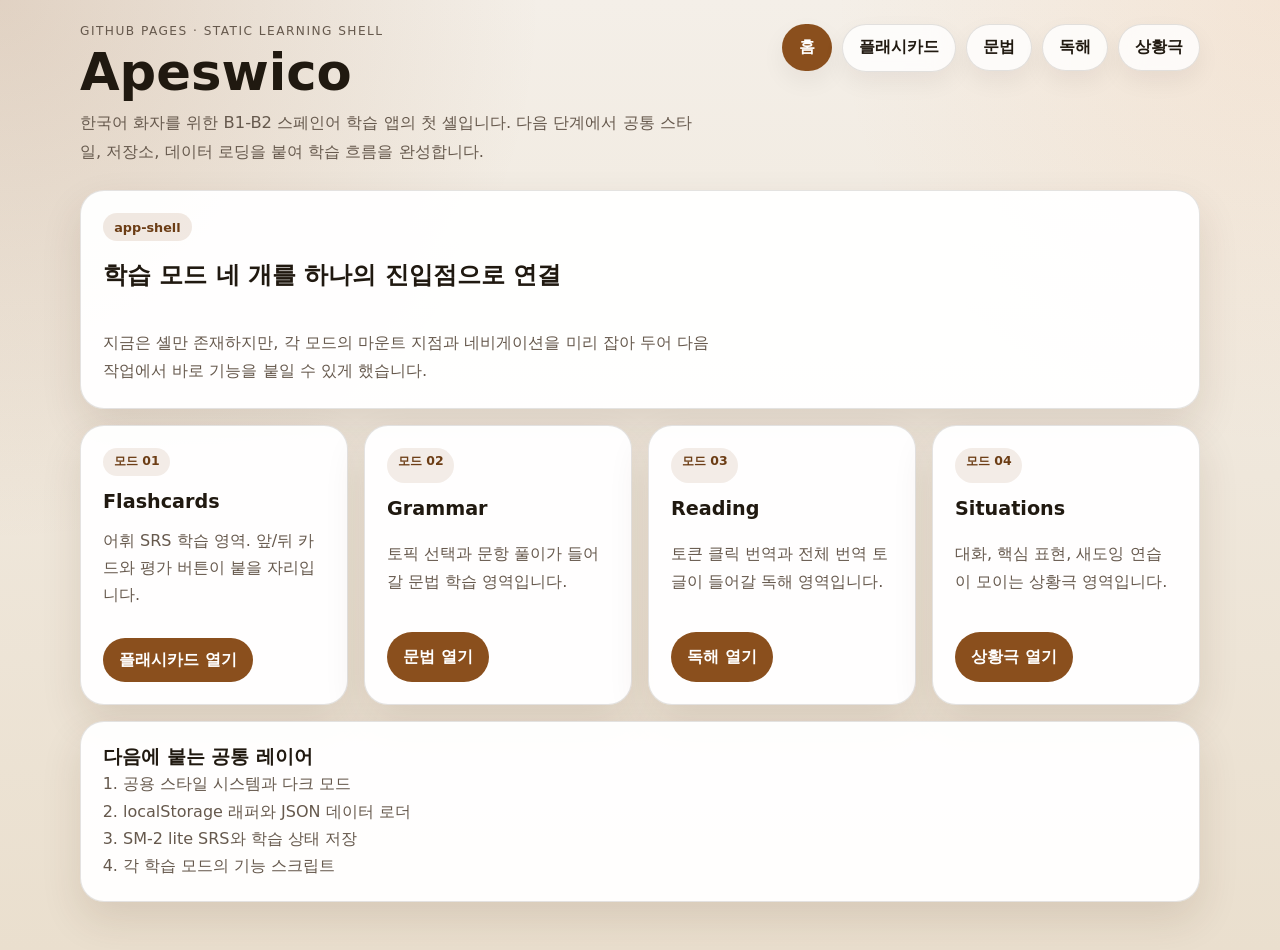
==== index.html @ 129c5989 "Ship a static Spanish learning app scaffold Build the first deployable Apeswico app as a no-build Gi" ====
<!doctype html>
<html lang="ko">
  <head>
    <meta charset="utf-8" />
    <meta name="viewport" content="width=device-width, initial-scale=1" />
    <title>Apeswico | 홈</title>
    <meta
      name="description"
      content="Korean-speaking B1-B2 learners를 위한 정적 스페인어 학습 앱 셸입니다."
    />
    <link rel="stylesheet" href="css/style.css" />
    <style>
      :root {
        color-scheme: light dark;
        --bg: #f4efe8;
        --bg-deep: #eadfce;
        --surface: rgba(255, 255, 255, 0.8);
        --surface-strong: rgba(255, 255, 255, 0.96);
        --text: #201910;
        --muted: #66594d;
        --accent: #8a4f1d;
        --accent-strong: #6c3d15;
        --border: rgba(32, 25, 16, 0.12);
        --shadow: 0 18px 40px rgba(72, 44, 18, 0.12);
      }

      @media (prefers-color-scheme: dark) {
        :root {
          --bg: #14110f;
          --bg-deep: #1d1714;
          --surface: rgba(32, 26, 22, 0.84);
          --surface-strong: rgba(40, 33, 28, 0.98);
          --text: #f5ece2;
          --muted: #c9b8aa;
          --accent: #ef9b54;
          --accent-strong: #ffb46f;
          --border: rgba(245, 236, 226, 0.12);
          --shadow: 0 18px 40px rgba(0, 0, 0, 0.34);
        }
      }

      * {
        box-sizing: border-box;
      }

      body {
        margin: 0;
        min-height: 100vh;
        font-family:
          system-ui,
          -apple-system,
          BlinkMacSystemFont,
          "Apple SD Gothic Neo",
          "Noto Sans KR",
          sans-serif;
        color: var(--text);
        background:
          radial-gradient(circle at top left, rgba(138, 79, 29, 0.18), transparent 34%),
          radial-gradient(circle at top right, rgba(239, 155, 84, 0.12), transparent 28%),
          linear-gradient(180deg, var(--bg), var(--bg-deep));
      }

      a {
        color: inherit;
        text-decoration: none;
      }

      .page {
        width: min(1120px, calc(100% - 32px));
        margin: 0 auto;
        padding: 24px 0 48px;
      }

      .masthead {
        display: grid;
        gap: 20px;
        grid-template-columns: 1.3fr 1fr;
        align-items: start;
        margin-bottom: 24px;
      }

      .eyebrow {
        margin: 0 0 10px;
        letter-spacing: 0.12em;
        text-transform: uppercase;
        font-size: 0.76rem;
        color: var(--muted);
      }

      h1,
      h2,
      h3,
      p {
        margin-top: 0;
      }

      h1 {
        margin-bottom: 12px;
        font-size: clamp(2.2rem, 4vw, 4rem);
        line-height: 0.96;
      }

      .lede {
        max-width: 60ch;
        margin-bottom: 0;
        font-size: 1.02rem;
        line-height: 1.75;
        color: var(--muted);
      }

      .nav {
        display: flex;
        flex-wrap: wrap;
        justify-content: flex-end;
        gap: 10px;
      }

      .nav a {
        padding: 0.76rem 1rem;
        border: 1px solid var(--border);
        border-radius: 999px;
        background: var(--surface);
        backdrop-filter: blur(12px);
        box-shadow: 0 10px 24px rgba(32, 25, 16, 0.06);
        font-weight: 650;
      }

      .nav a[aria-current="page"] {
        background: var(--accent);
        border-color: transparent;
        color: white;
      }

      .grid {
        display: grid;
        grid-template-columns: repeat(4, minmax(0, 1fr));
        gap: 16px;
      }

      .card {
        border: 1px solid var(--border);
        border-radius: 24px;
        background: var(--surface-strong);
        padding: 22px;
        box-shadow: var(--shadow);
      }

      .hero {
        grid-column: 1 / -1;
        display: grid;
        gap: 18px;
      }

      .hero .tag {
        display: inline-flex;
        width: fit-content;
        padding: 0.4rem 0.7rem;
        border-radius: 999px;
        background: rgba(138, 79, 29, 0.12);
        color: var(--accent-strong);
        font-size: 0.8rem;
        font-weight: 700;
      }

      .mode-grid {
        grid-column: 1 / -1;
        display: grid;
        grid-template-columns: repeat(4, minmax(0, 1fr));
        gap: 16px;
      }

      .mode-card {
        display: grid;
        gap: 14px;
      }

      .mode-card p,
      .support-card p,
      .support-card li {
        line-height: 1.7;
        color: var(--muted);
      }

      .mode-card h2,
      .support-card h2 {
        margin-bottom: 0;
        font-size: 1.2rem;
      }

      .chip {
        display: inline-flex;
        width: fit-content;
        padding: 0.34rem 0.68rem;
        border-radius: 999px;
        background: rgba(138, 79, 29, 0.1);
        color: var(--accent-strong);
        font-size: 0.78rem;
        font-weight: 700;
      }

      .link {
        display: inline-flex;
        align-items: center;
        gap: 0.4rem;
        width: fit-content;
        padding: 0.72rem 1rem;
        border-radius: 999px;
        background: var(--accent);
        color: white;
        font-weight: 700;
      }

      .support-card {
        grid-column: 1 / -1;
      }

      .support-card ol {
        margin: 0;
        padding-left: 1.25rem;
      }

      @media (max-width: 980px) {
        .masthead,
        .mode-grid {
          grid-template-columns: 1fr;
        }

        .nav {
          justify-content: flex-start;
        }
      }

      @media (max-width: 720px) {
        .page {
          width: min(100% - 20px, 1120px);
          padding-top: 14px;
        }

        .card {
          border-radius: 20px;
          padding: 18px;
        }

        h1 {
          font-size: clamp(1.9rem, 12vw, 3rem);
        }
      }
    </style>
  </head>
  <body>
    <div class="page">
      <header class="masthead">
        <div>
          <p class="eyebrow">GitHub Pages · Static learning shell</p>
          <h1>Apeswico</h1>
          <p class="lede">
            한국어 화자를 위한 B1-B2 스페인어 학습 앱의 첫 셸입니다.
            다음 단계에서 공통 스타일, 저장소, 데이터 로딩을 붙여 학습
            흐름을 완성합니다.
          </p>
        </div>
        <nav class="nav" aria-label="주요 모드">
          <a href="index.html" aria-current="page">홈</a>
          <a href="flashcards.html">플래시카드</a>
          <a href="grammar.html">문법</a>
          <a href="reading.html">독해</a>
          <a href="situations.html">상황극</a>
        </nav>
      </header>

      <main class="grid" id="home-shell">
        <section class="card hero" aria-labelledby="home-hero-title">
          <span class="tag">app-shell</span>
          <h2 id="home-hero-title">학습 모드 네 개를 하나의 진입점으로 연결</h2>
          <p class="lede">
            지금은 셸만 존재하지만, 각 모드의 마운트 지점과 네비게이션을 미리
            잡아 두어 다음 작업에서 바로 기능을 붙일 수 있게 했습니다.
          </p>
        </section>

        <section class="mode-grid" aria-label="학습 모드">
          <article class="card mode-card">
            <span class="chip">모드 01</span>
            <h2>Flashcards</h2>
            <p>어휘 SRS 학습 영역. 앞/뒤 카드와 평가 버튼이 붙을 자리입니다.</p>
            <a class="link" href="flashcards.html">플래시카드 열기</a>
          </article>
          <article class="card mode-card">
            <span class="chip">모드 02</span>
            <h2>Grammar</h2>
            <p>토픽 선택과 문항 풀이가 들어갈 문법 학습 영역입니다.</p>
            <a class="link" href="grammar.html">문법 열기</a>
          </article>
          <article class="card mode-card">
            <span class="chip">모드 03</span>
            <h2>Reading</h2>
            <p>토큰 클릭 번역과 전체 번역 토글이 들어갈 독해 영역입니다.</p>
            <a class="link" href="reading.html">독해 열기</a>
          </article>
          <article class="card mode-card">
            <span class="chip">모드 04</span>
            <h2>Situations</h2>
            <p>대화, 핵심 표현, 새도잉 연습이 모이는 상황극 영역입니다.</p>
            <a class="link" href="situations.html">상황극 열기</a>
          </article>
        </section>

        <section class="card support-card">
          <h2>다음에 붙는 공통 레이어</h2>
          <ol>
            <li>공용 스타일 시스템과 다크 모드</li>
            <li>localStorage 래퍼와 JSON 데이터 로더</li>
            <li>SM-2 lite SRS와 학습 상태 저장</li>
            <li>각 학습 모드의 기능 스크립트</li>
          </ol>
        </section>
      </main>
    </div>
  </body>
</html>
---- css/style.css ----
:root {
  color-scheme: light dark;
  --bg: #f4efe8;
  --bg-deep: #eadfce;
  --surface: rgba(255, 255, 255, 0.8);
  --surface-strong: rgba(255, 255, 255, 0.96);
  --text: #201910;
  --muted: #66594d;
  --accent: #8a4f1d;
  --accent-strong: #6c3d15;
  --border: rgba(32, 25, 16, 0.12);
  --shadow: 0 18px 40px rgba(72, 44, 18, 0.12);
}

@media (prefers-color-scheme: dark) {
  :root {
    --bg: #14110f;
    --bg-deep: #1d1714;
    --surface: rgba(32, 26, 22, 0.84);
    --surface-strong: rgba(40, 33, 28, 0.98);
    --text: #f5ece2;
    --muted: #c9b8aa;
    --accent: #ef9b54;
    --accent-strong: #ffb46f;
    --border: rgba(245, 236, 226, 0.12);
    --shadow: 0 18px 40px rgba(0, 0, 0, 0.34);
  }
}

* {
  box-sizing: border-box;
}

body {
  margin: 0;
  min-height: 100vh;
  font-family:
    system-ui,
    -apple-system,
    BlinkMacSystemFont,
    "Apple SD Gothic Neo",
    "Noto Sans KR",
    sans-serif;
  color: var(--text);
  background:
    radial-gradient(circle at top left, rgba(138, 79, 29, 0.18), transparent 34%),
    radial-gradient(circle at top right, rgba(239, 155, 84, 0.12), transparent 28%),
    linear-gradient(180deg, var(--bg), var(--bg-deep));
}

a {
  color: inherit;
  text-decoration: none;
}

.page {
  width: min(1120px, calc(100% - 32px));
  margin: 0 auto;
  padding: 24px 0 48px;
}

.masthead {
  display: grid;
  gap: 20px;
  grid-template-columns: 1.3fr 1fr;
  align-items: start;
  margin-bottom: 24px;
}

.eyebrow {
  margin: 0 0 10px;
  letter-spacing: 0.12em;
  text-transform: uppercase;
  font-size: 0.76rem;
  color: var(--muted);
}

h1,
h2,
h3,
p {
  margin-top: 0;
}

h1 {
  margin-bottom: 12px;
  font-size: clamp(2.2rem, 4vw, 4rem);
  line-height: 0.96;
}

.lede {
  max-width: 60ch;
  margin-bottom: 0;
  font-size: 1.02rem;
  line-height: 1.75;
  color: var(--muted);
}

.nav {
  display: flex;
  flex-wrap: wrap;
  justify-content: flex-end;
  gap: 10px;
}

.nav a {
  padding: 0.76rem 1rem;
  border: 1px solid var(--border);
  border-radius: 999px;
  background: var(--surface);
  backdrop-filter: blur(12px);
  box-shadow: 0 10px 24px rgba(32, 25, 16, 0.06);
  font-weight: 650;
}

.nav a[aria-current="page"] {
  background: var(--accent);
  border-color: transparent;
  color: white;
}

.stack {
  display: grid;
  gap: 16px;
}

.grid {
  display: grid;
  gap: 16px;
}

.card {
  border: 1px solid var(--border);
  border-radius: 24px;
  background: var(--surface-strong);
  padding: 22px;
  box-shadow: var(--shadow);
}

.hero {
  grid-column: 1 / -1;
  display: grid;
  gap: 18px;
}

.hero .tag {
  display: inline-flex;
  width: fit-content;
  padding: 0.4rem 0.7rem;
  border-radius: 999px;
  background: rgba(138, 79, 29, 0.12);
  color: var(--accent-strong);
  font-size: 0.8rem;
  font-weight: 700;
}

.mode-grid {
  grid-column: 1 / -1;
  display: grid;
  grid-template-columns: repeat(4, minmax(0, 1fr));
  gap: 16px;
}

.mode-card {
  display: grid;
  gap: 14px;
}

.mode-card p,
.support-card p,
.support-card li {
  line-height: 1.7;
  color: var(--muted);
}

.mode-card h2,
.support-card h2 {
  margin-bottom: 0;
  font-size: 1.2rem;
}

.chip {
  display: inline-flex;
  width: fit-content;
  padding: 0.34rem 0.68rem;
  border-radius: 999px;
  background: rgba(138, 79, 29, 0.1);
  color: var(--accent-strong);
  font-size: 0.78rem;
  font-weight: 700;
}

.link {
  display: inline-flex;
  align-items: center;
  gap: 0.4rem;
  width: fit-content;
  padding: 0.72rem 1rem;
  border-radius: 999px;
  background: var(--accent);
  border: none;
  color: white;
  font-weight: 700;
  cursor: pointer;
  appearance: none;
  font: inherit;
}

.support-card {
  grid-column: 1 / -1;
}

.support-card ol {
  margin: 0;
  padding-left: 1.25rem;
}

.mount {
  display: grid;
  gap: 12px;
}

.placeholder {
  display: grid;
  place-items: center;
  min-height: 220px;
  border: 1px dashed rgba(138, 79, 29, 0.3);
  border-radius: 20px;
  color: var(--muted);
  text-align: center;
  padding: 20px;
}

.topic-button {
  display: grid;
  gap: 4px;
  width: 100%;
  padding: 0.95rem 1rem;
  border: 1px solid var(--border);
  border-radius: 18px;
  background: var(--surface);
  color: var(--text);
  box-shadow: 0 10px 24px rgba(32, 25, 16, 0.06);
  text-align: left;
  font: inherit;
  cursor: pointer;
  appearance: none;
}

.topic-button strong,
.topic-button span,
.topic-button small {
  display: block;
}

.topic-button span,
.topic-button small {
  color: var(--muted);
}

.topic-button[aria-current="page"],
.topic-button[aria-current="true"] {
  background: rgba(138, 79, 29, 0.14);
  border-color: rgba(138, 79, 29, 0.32);
}

@media (max-width: 980px) {
  .masthead,
  .mode-grid {
    grid-template-columns: 1fr;
  }

  .nav {
    justify-content: flex-start;
  }
}

@media (max-width: 720px) {
  .page {
    width: min(100% - 20px, 1120px);
    padding-top: 14px;
  }

  .card {
    border-radius: 20px;
    padding: 18px;
  }

  h1 {
    font-size: clamp(1.9rem, 12vw, 3rem);
  }
}
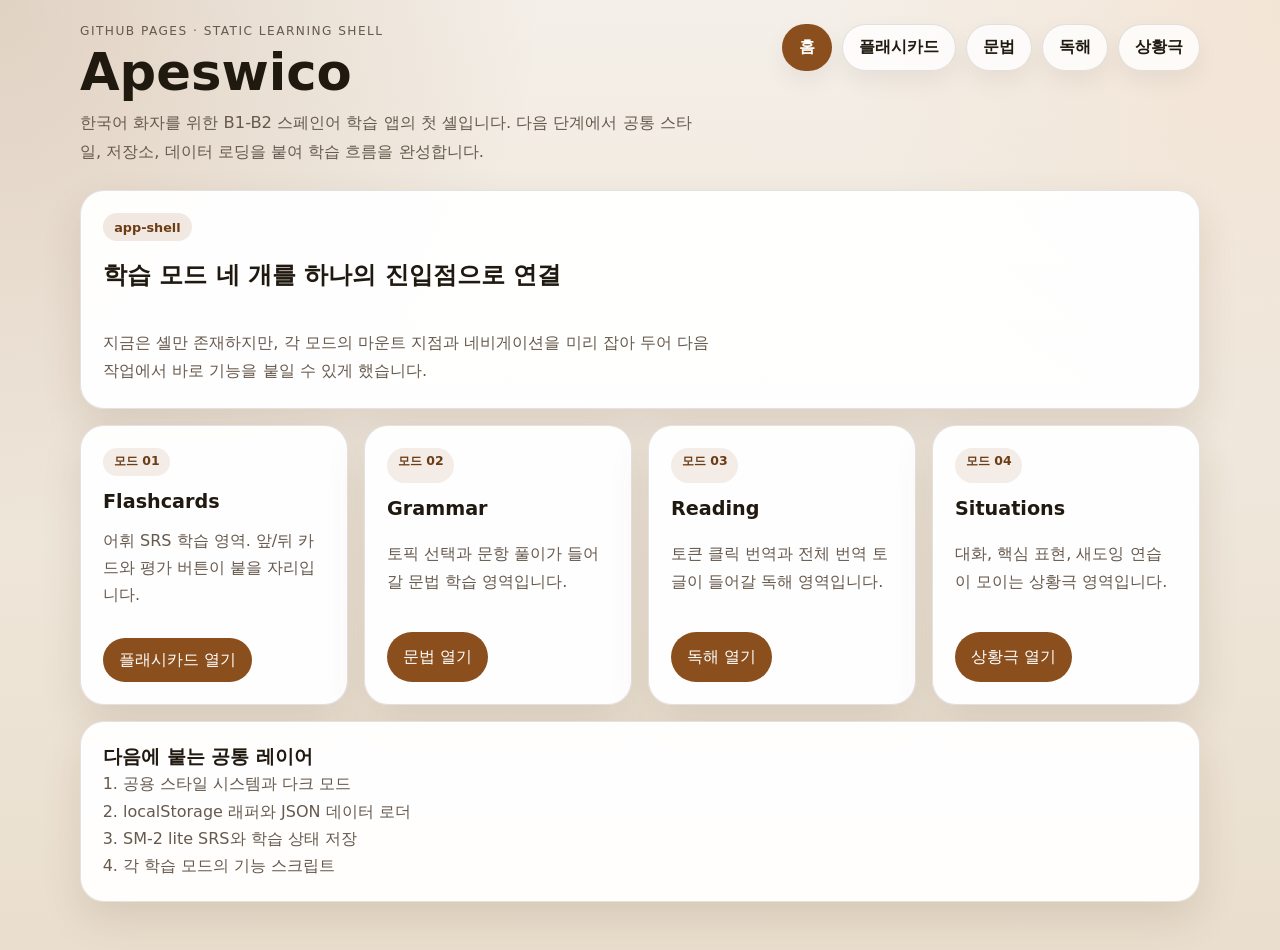
==== commit d640b694: "Make mobile lessons use the viewport fully Mobile learners were losing usable width because rendered" ====
--- a/index.html
+++ b/index.html
@@ -9,243 +9,6 @@
       content="Korean-speaking B1-B2 learners를 위한 정적 스페인어 학습 앱 셸입니다."
     />
     <link rel="stylesheet" href="css/style.css" />
-    <style>
-      :root {
-        color-scheme: light dark;
-        --bg: #f4efe8;
-        --bg-deep: #eadfce;
-        --surface: rgba(255, 255, 255, 0.8);
-        --surface-strong: rgba(255, 255, 255, 0.96);
-        --text: #201910;
-        --muted: #66594d;
-        --accent: #8a4f1d;
-        --accent-strong: #6c3d15;
-        --border: rgba(32, 25, 16, 0.12);
-        --shadow: 0 18px 40px rgba(72, 44, 18, 0.12);
-      }
-
-      @media (prefers-color-scheme: dark) {
-        :root {
-          --bg: #14110f;
-          --bg-deep: #1d1714;
-          --surface: rgba(32, 26, 22, 0.84);
-          --surface-strong: rgba(40, 33, 28, 0.98);
-          --text: #f5ece2;
-          --muted: #c9b8aa;
-          --accent: #ef9b54;
-          --accent-strong: #ffb46f;
-          --border: rgba(245, 236, 226, 0.12);
-          --shadow: 0 18px 40px rgba(0, 0, 0, 0.34);
-        }
-      }
-
-      * {
-        box-sizing: border-box;
-      }
-
-      body {
-        margin: 0;
-        min-height: 100vh;
-        font-family:
-          system-ui,
-          -apple-system,
-          BlinkMacSystemFont,
-          "Apple SD Gothic Neo",
-          "Noto Sans KR",
-          sans-serif;
-        color: var(--text);
-        background:
-          radial-gradient(circle at top left, rgba(138, 79, 29, 0.18), transparent 34%),
-          radial-gradient(circle at top right, rgba(239, 155, 84, 0.12), transparent 28%),
-          linear-gradient(180deg, var(--bg), var(--bg-deep));
-      }
-
-      a {
-        color: inherit;
-        text-decoration: none;
-      }
-
-      .page {
-        width: min(1120px, calc(100% - 32px));
-        margin: 0 auto;
-        padding: 24px 0 48px;
-      }
-
-      .masthead {
-        display: grid;
-        gap: 20px;
-        grid-template-columns: 1.3fr 1fr;
-        align-items: start;
-        margin-bottom: 24px;
-      }
-
-      .eyebrow {
-        margin: 0 0 10px;
-        letter-spacing: 0.12em;
-        text-transform: uppercase;
-        font-size: 0.76rem;
-        color: var(--muted);
-      }
-
-      h1,
-      h2,
-      h3,
-      p {
-        margin-top: 0;
-      }
-
-      h1 {
-        margin-bottom: 12px;
-        font-size: clamp(2.2rem, 4vw, 4rem);
-        line-height: 0.96;
-      }
-
-      .lede {
-        max-width: 60ch;
-        margin-bottom: 0;
-        font-size: 1.02rem;
-        line-height: 1.75;
-        color: var(--muted);
-      }
-
-      .nav {
-        display: flex;
-        flex-wrap: wrap;
-        justify-content: flex-end;
-        gap: 10px;
-      }
-
-      .nav a {
-        padding: 0.76rem 1rem;
-        border: 1px solid var(--border);
-        border-radius: 999px;
-        background: var(--surface);
-        backdrop-filter: blur(12px);
-        box-shadow: 0 10px 24px rgba(32, 25, 16, 0.06);
-        font-weight: 650;
-      }
-
-      .nav a[aria-current="page"] {
-        background: var(--accent);
-        border-color: transparent;
-        color: white;
-      }
-
-      .grid {
-        display: grid;
-        grid-template-columns: repeat(4, minmax(0, 1fr));
-        gap: 16px;
-      }
-
-      .card {
-        border: 1px solid var(--border);
-        border-radius: 24px;
-        background: var(--surface-strong);
-        padding: 22px;
-        box-shadow: var(--shadow);
-      }
-
-      .hero {
-        grid-column: 1 / -1;
-        display: grid;
-        gap: 18px;
-      }
-
-      .hero .tag {
-        display: inline-flex;
-        width: fit-content;
-        padding: 0.4rem 0.7rem;
-        border-radius: 999px;
-        background: rgba(138, 79, 29, 0.12);
-        color: var(--accent-strong);
-        font-size: 0.8rem;
-        font-weight: 700;
-      }
-
-      .mode-grid {
-        grid-column: 1 / -1;
-        display: grid;
-        grid-template-columns: repeat(4, minmax(0, 1fr));
-        gap: 16px;
-      }
-
-      .mode-card {
-        display: grid;
-        gap: 14px;
-      }
-
-      .mode-card p,
-      .support-card p,
-      .support-card li {
-        line-height: 1.7;
-        color: var(--muted);
-      }
-
-      .mode-card h2,
-      .support-card h2 {
-        margin-bottom: 0;
-        font-size: 1.2rem;
-      }
-
-      .chip {
-        display: inline-flex;
-        width: fit-content;
-        padding: 0.34rem 0.68rem;
-        border-radius: 999px;
-        background: rgba(138, 79, 29, 0.1);
-        color: var(--accent-strong);
-        font-size: 0.78rem;
-        font-weight: 700;
-      }
-
-      .link {
-        display: inline-flex;
-        align-items: center;
-        gap: 0.4rem;
-        width: fit-content;
-        padding: 0.72rem 1rem;
-        border-radius: 999px;
-        background: var(--accent);
-        color: white;
-        font-weight: 700;
-      }
-
-      .support-card {
-        grid-column: 1 / -1;
-      }
-
-      .support-card ol {
-        margin: 0;
-        padding-left: 1.25rem;
-      }
-
-      @media (max-width: 980px) {
-        .masthead,
-        .mode-grid {
-          grid-template-columns: 1fr;
-        }
-
-        .nav {
-          justify-content: flex-start;
-        }
-      }
-
-      @media (max-width: 720px) {
-        .page {
-          width: min(100% - 20px, 1120px);
-          padding-top: 14px;
-        }
-
-        .card {
-          border-radius: 20px;
-          padding: 18px;
-        }
-
-        h1 {
-          font-size: clamp(1.9rem, 12vw, 3rem);
-        }
-      }
-    </style>
   </head>
   <body>
     <div class="page">
--- a/css/style.css
+++ b/css/style.css
@@ -157,7 +157,7 @@
 .mode-grid {
   grid-column: 1 / -1;
   display: grid;
-  grid-template-columns: repeat(4, minmax(0, 1fr));
+  grid-template-columns: repeat(auto-fit, minmax(min(100%, 240px), 1fr));
   gap: 16px;
 }
 
@@ -264,9 +264,162 @@
   border-color: rgba(138, 79, 29, 0.32);
 }
 
+.split-layout {
+  display: grid;
+  grid-template-columns: minmax(240px, 280px) 1fr;
+  gap: 16px;
+  align-items: start;
+}
+
+.split-layout__sidebar {
+  display: grid;
+  gap: 12px;
+}
+
+.split-layout__sidebar-list {
+  display: grid;
+  gap: 10px;
+}
+
+.button-row,
+.action-row,
+.grade-row {
+  display: flex;
+  flex-wrap: wrap;
+  gap: 10px;
+}
+
+.action-row {
+  margin-top: 14px;
+}
+
+.grade-row {
+  margin-top: 18px;
+}
+
+.grade-btn--again {
+  background: #b94a3a;
+}
+
+.grade-btn--hard {
+  background: #8f5c2e;
+}
+
+.grade-btn--good {
+  background: #4f7f4d;
+}
+
+.grade-btn--easy {
+  background: #315f88;
+}
+
+.tinted-card--green {
+  background: rgba(72, 140, 90, 0.08);
+}
+
+.tinted-card--green-strong {
+  background: rgba(72, 140, 90, 0.12);
+}
+
+.tinted-card--orange {
+  background: rgba(138, 79, 29, 0.08);
+}
+
+.tinted-card--orange-soft {
+  background: rgba(138, 79, 29, 0.06);
+}
+
+.tinted-card--orange-strong {
+  background: rgba(138, 79, 29, 0.12);
+}
+
+.tinted-card--red {
+  background: rgba(185, 74, 58, 0.12);
+}
+
+.reading-body {
+  line-height: 2.05;
+  font-size: 1.08rem;
+}
+
+.choice-row {
+  display: flex;
+  gap: 12px;
+  align-items: flex-start;
+  cursor: pointer;
+}
+
+.choice-radio {
+  margin-top: 4px;
+}
+
+.field-label {
+  display: grid;
+  gap: 6px;
+}
+
+.field-input {
+  padding: 0.85rem 1rem;
+  border-radius: 16px;
+  border: 1px solid var(--border);
+  background: var(--surface);
+  color: var(--text);
+  font: inherit;
+}
+
+.content-list {
+  display: grid;
+  gap: 10px;
+  margin-top: 12px;
+}
+
+.content-list--roomy {
+  gap: 12px;
+}
+
+.dialogue-line {
+  font-size: 1.05rem;
+}
+
+.shadowing-line {
+  margin-bottom: 0;
+  font-size: 1.08rem;
+}
+
+.token-button {
+  border: none;
+  border-radius: 999px;
+  margin: 0 2px;
+  padding: 0.12rem 0.5rem;
+  background: rgba(138, 79, 29, 0.12);
+  box-shadow: inset 0 0 0 1px rgba(138, 79, 29, 0.12);
+  color: var(--accent-strong);
+  cursor: pointer;
+  font: inherit;
+}
+
+.placeholder--compact {
+  min-height: 180px;
+}
+
+.heading--plain {
+  margin: 0;
+}
+
+.heading--flush {
+  margin-bottom: 0;
+}
+
+.heading--compact {
+  margin-bottom: 8px;
+}
+
+.shortcut-hint {
+  margin-top: 12px;
+}
+
 @media (max-width: 980px) {
-  .masthead,
-  .mode-grid {
+  .masthead {
     grid-template-columns: 1fr;
   }
 
@@ -277,8 +430,8 @@
 
 @media (max-width: 720px) {
   .page {
-    width: min(100% - 20px, 1120px);
-    padding-top: 14px;
+    width: min(1120px, calc(100% - 16px));
+    padding: 14px 0 24px;
   }
 
   .card {
@@ -287,6 +440,36 @@
   }
 
   h1 {
-    font-size: clamp(1.9rem, 12vw, 3rem);
-  }
-}
+    font-size: clamp(1.6rem, 8vw, 2.4rem);
+  }
+
+  .split-layout {
+    grid-template-columns: 1fr;
+  }
+}
+
+@media (max-width: 480px) {
+  .page {
+    width: min(1120px, calc(100% - 12px));
+    padding: 12px 0 20px;
+  }
+
+  .card {
+    border-radius: 16px;
+    padding: 14px;
+  }
+
+  .nav {
+    gap: 6px;
+  }
+
+  .nav a {
+    padding: 0.55rem 0.78rem;
+    font-size: 0.9rem;
+  }
+
+  .reading-body {
+    font-size: 1rem;
+    line-height: 1.85;
+  }
+}
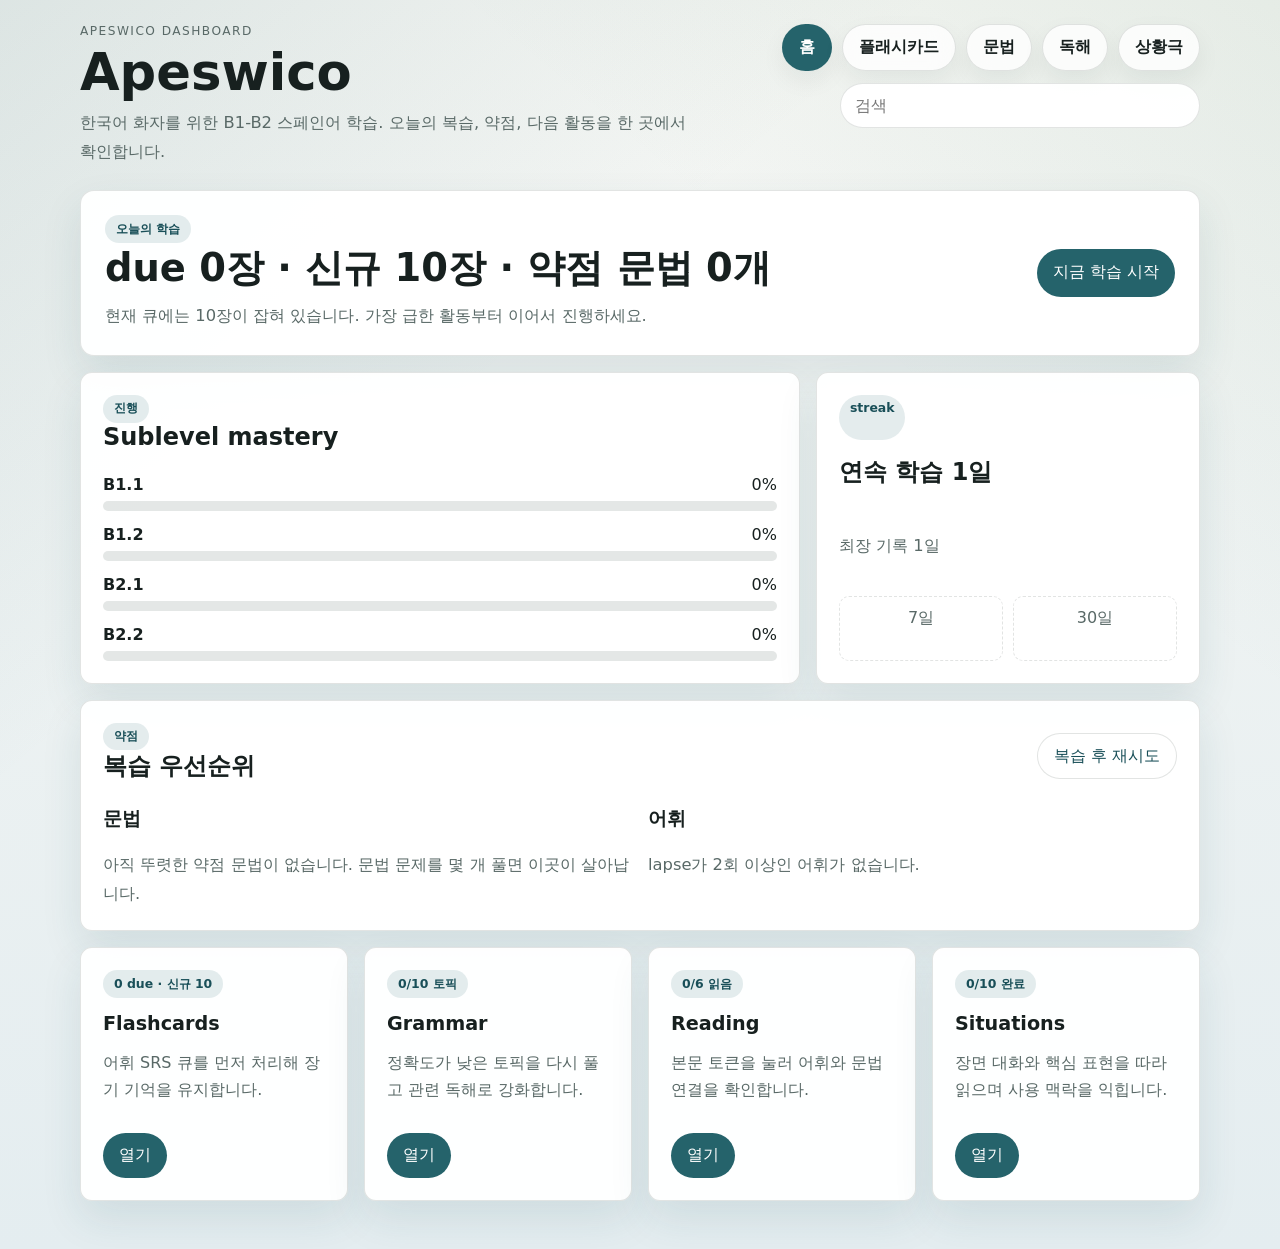
==== commit d802a71e: "Unify Apeswico around guided daily practice The app previously treated flashcards, grammar, reading," ====
--- a/index.html
+++ b/index.html
@@ -14,70 +14,32 @@
     <div class="page">
       <header class="masthead">
         <div>
-          <p class="eyebrow">GitHub Pages · Static learning shell</p>
+          <p class="eyebrow">Apeswico dashboard</p>
           <h1>Apeswico</h1>
           <p class="lede">
-            한국어 화자를 위한 B1-B2 스페인어 학습 앱의 첫 셸입니다.
-            다음 단계에서 공통 스타일, 저장소, 데이터 로딩을 붙여 학습
-            흐름을 완성합니다.
+            한국어 화자를 위한 B1-B2 스페인어 학습. 오늘의 복습, 약점,
+            다음 활동을 한 곳에서 확인합니다.
           </p>
         </div>
-        <nav class="nav" aria-label="주요 모드">
-          <a href="index.html" aria-current="page">홈</a>
-          <a href="flashcards.html">플래시카드</a>
-          <a href="grammar.html">문법</a>
-          <a href="reading.html">독해</a>
-          <a href="situations.html">상황극</a>
-        </nav>
+        <div class="header-tools">
+          <nav class="nav" aria-label="주요 모드">
+            <a href="index.html" aria-current="page">홈</a>
+            <a href="flashcards.html">플래시카드</a>
+            <a href="grammar.html">문법</a>
+            <a href="reading.html">독해</a>
+            <a href="situations.html">상황극</a>
+          </nav>
+          <form class="global-search" role="search" data-global-search>
+            <label class="sr-only" for="global-search-home">통합 검색</label>
+            <input id="global-search-home" type="search" placeholder="검색" autocomplete="off" />
+            <div class="search-results" data-search-results hidden></div>
+          </form>
+        </div>
       </header>
 
-      <main class="grid" id="home-shell">
-        <section class="card hero" aria-labelledby="home-hero-title">
-          <span class="tag">app-shell</span>
-          <h2 id="home-hero-title">학습 모드 네 개를 하나의 진입점으로 연결</h2>
-          <p class="lede">
-            지금은 셸만 존재하지만, 각 모드의 마운트 지점과 네비게이션을 미리
-            잡아 두어 다음 작업에서 바로 기능을 붙일 수 있게 했습니다.
-          </p>
-        </section>
-
-        <section class="mode-grid" aria-label="학습 모드">
-          <article class="card mode-card">
-            <span class="chip">모드 01</span>
-            <h2>Flashcards</h2>
-            <p>어휘 SRS 학습 영역. 앞/뒤 카드와 평가 버튼이 붙을 자리입니다.</p>
-            <a class="link" href="flashcards.html">플래시카드 열기</a>
-          </article>
-          <article class="card mode-card">
-            <span class="chip">모드 02</span>
-            <h2>Grammar</h2>
-            <p>토픽 선택과 문항 풀이가 들어갈 문법 학습 영역입니다.</p>
-            <a class="link" href="grammar.html">문법 열기</a>
-          </article>
-          <article class="card mode-card">
-            <span class="chip">모드 03</span>
-            <h2>Reading</h2>
-            <p>토큰 클릭 번역과 전체 번역 토글이 들어갈 독해 영역입니다.</p>
-            <a class="link" href="reading.html">독해 열기</a>
-          </article>
-          <article class="card mode-card">
-            <span class="chip">모드 04</span>
-            <h2>Situations</h2>
-            <p>대화, 핵심 표현, 새도잉 연습이 모이는 상황극 영역입니다.</p>
-            <a class="link" href="situations.html">상황극 열기</a>
-          </article>
-        </section>
-
-        <section class="card support-card">
-          <h2>다음에 붙는 공통 레이어</h2>
-          <ol>
-            <li>공용 스타일 시스템과 다크 모드</li>
-            <li>localStorage 래퍼와 JSON 데이터 로더</li>
-            <li>SM-2 lite SRS와 학습 상태 저장</li>
-            <li>각 학습 모드의 기능 스크립트</li>
-          </ol>
-        </section>
-      </main>
+      <main class="grid" id="home-shell"></main>
     </div>
+    <script type="module" src="js/dashboard.js"></script>
+    <script type="module" src="js/search.js"></script>
   </body>
 </html>
--- a/css/style.css
+++ b/css/style.css
@@ -1,28 +1,36 @@
 :root {
   color-scheme: light dark;
-  --bg: #f4efe8;
-  --bg-deep: #eadfce;
+  --bg: #f6f7f4;
+  --bg-deep: #e4edf0;
   --surface: rgba(255, 255, 255, 0.8);
   --surface-strong: rgba(255, 255, 255, 0.96);
-  --text: #201910;
-  --muted: #66594d;
-  --accent: #8a4f1d;
-  --accent-strong: #6c3d15;
-  --border: rgba(32, 25, 16, 0.12);
-  --shadow: 0 18px 40px rgba(72, 44, 18, 0.12);
+  --text: #17201f;
+  --muted: #596967;
+  --accent: #25636b;
+  --accent-strong: #194f58;
+  --accent-soft: rgba(37, 99, 107, 0.12);
+  --green: #3f7b55;
+  --red: #b84d4d;
+  --blue: #315f88;
+  --border: rgba(23, 32, 31, 0.12);
+  --shadow: 0 18px 40px rgba(25, 79, 88, 0.11);
 }
 
 @media (prefers-color-scheme: dark) {
   :root {
-    --bg: #14110f;
-    --bg-deep: #1d1714;
-    --surface: rgba(32, 26, 22, 0.84);
-    --surface-strong: rgba(40, 33, 28, 0.98);
-    --text: #f5ece2;
-    --muted: #c9b8aa;
-    --accent: #ef9b54;
-    --accent-strong: #ffb46f;
-    --border: rgba(245, 236, 226, 0.12);
+    --bg: #111817;
+    --bg-deep: #162022;
+    --surface: rgba(25, 35, 34, 0.84);
+    --surface-strong: rgba(29, 41, 40, 0.98);
+    --text: #eff7f4;
+    --muted: #b7c8c4;
+    --accent: #70c6c3;
+    --accent-strong: #9de0dc;
+    --accent-soft: rgba(112, 198, 195, 0.14);
+    --green: #7ec48f;
+    --red: #e07b7b;
+    --blue: #8fb9e3;
+    --border: rgba(239, 247, 244, 0.12);
     --shadow: 0 18px 40px rgba(0, 0, 0, 0.34);
   }
 }
@@ -43,8 +51,8 @@
     sans-serif;
   color: var(--text);
   background:
-    radial-gradient(circle at top left, rgba(138, 79, 29, 0.18), transparent 34%),
-    radial-gradient(circle at top right, rgba(239, 155, 84, 0.12), transparent 28%),
+    linear-gradient(140deg, rgba(37, 99, 107, 0.12), transparent 34%),
+    linear-gradient(220deg, rgba(63, 123, 85, 0.09), transparent 30%),
     linear-gradient(180deg, var(--bg), var(--bg-deep));
 }
 
@@ -103,13 +111,19 @@
   gap: 10px;
 }
 
+.header-tools {
+  display: grid;
+  gap: 12px;
+  justify-items: end;
+}
+
 .nav a {
   padding: 0.76rem 1rem;
   border: 1px solid var(--border);
   border-radius: 999px;
   background: var(--surface);
   backdrop-filter: blur(12px);
-  box-shadow: 0 10px 24px rgba(32, 25, 16, 0.06);
+  box-shadow: 0 10px 24px rgba(23, 32, 31, 0.06);
   font-weight: 650;
 }
 
@@ -131,7 +145,7 @@
 
 .card {
   border: 1px solid var(--border);
-  border-radius: 24px;
+  border-radius: 12px;
   background: var(--surface-strong);
   padding: 22px;
   box-shadow: var(--shadow);
@@ -148,7 +162,7 @@
   width: fit-content;
   padding: 0.4rem 0.7rem;
   border-radius: 999px;
-  background: rgba(138, 79, 29, 0.12);
+  background: var(--accent-soft);
   color: var(--accent-strong);
   font-size: 0.8rem;
   font-weight: 700;
@@ -184,7 +198,7 @@
   width: fit-content;
   padding: 0.34rem 0.68rem;
   border-radius: 999px;
-  background: rgba(138, 79, 29, 0.1);
+  background: var(--accent-soft);
   color: var(--accent-strong);
   font-size: 0.78rem;
   font-weight: 700;
@@ -224,8 +238,8 @@
   display: grid;
   place-items: center;
   min-height: 220px;
-  border: 1px dashed rgba(138, 79, 29, 0.3);
-  border-radius: 20px;
+  border: 1px dashed rgba(37, 99, 107, 0.3);
+  border-radius: 12px;
   color: var(--muted);
   text-align: center;
   padding: 20px;
@@ -237,10 +251,10 @@
   width: 100%;
   padding: 0.95rem 1rem;
   border: 1px solid var(--border);
-  border-radius: 18px;
+  border-radius: 12px;
   background: var(--surface);
   color: var(--text);
-  box-shadow: 0 10px 24px rgba(32, 25, 16, 0.06);
+  box-shadow: 0 10px 24px rgba(23, 32, 31, 0.06);
   text-align: left;
   font: inherit;
   cursor: pointer;
@@ -260,8 +274,8 @@
 
 .topic-button[aria-current="page"],
 .topic-button[aria-current="true"] {
-  background: rgba(138, 79, 29, 0.14);
-  border-color: rgba(138, 79, 29, 0.32);
+  background: var(--accent-soft);
+  border-color: rgba(37, 99, 107, 0.32);
 }
 
 .split-layout {
@@ -298,7 +312,7 @@
 }
 
 .grade-btn--again {
-  background: #b94a3a;
+  background: var(--red);
 }
 
 .grade-btn--hard {
@@ -306,35 +320,35 @@
 }
 
 .grade-btn--good {
-  background: #4f7f4d;
+  background: var(--green);
 }
 
 .grade-btn--easy {
-  background: #315f88;
+  background: var(--blue);
 }
 
 .tinted-card--green {
-  background: rgba(72, 140, 90, 0.08);
+  background: rgba(63, 123, 85, 0.08);
 }
 
 .tinted-card--green-strong {
-  background: rgba(72, 140, 90, 0.12);
+  background: rgba(63, 123, 85, 0.12);
 }
 
 .tinted-card--orange {
-  background: rgba(138, 79, 29, 0.08);
+  background: rgba(37, 99, 107, 0.08);
 }
 
 .tinted-card--orange-soft {
-  background: rgba(138, 79, 29, 0.06);
+  background: rgba(49, 95, 136, 0.07);
 }
 
 .tinted-card--orange-strong {
-  background: rgba(138, 79, 29, 0.12);
+  background: rgba(49, 95, 136, 0.12);
 }
 
 .tinted-card--red {
-  background: rgba(185, 74, 58, 0.12);
+  background: rgba(184, 77, 77, 0.12);
 }
 
 .reading-body {
@@ -391,13 +405,51 @@
   border-radius: 999px;
   margin: 0 2px;
   padding: 0.12rem 0.5rem;
-  background: rgba(138, 79, 29, 0.12);
-  box-shadow: inset 0 0 0 1px rgba(138, 79, 29, 0.12);
+  background: var(--accent-soft);
+  box-shadow: inset 0 0 0 1px rgba(37, 99, 107, 0.12);
   color: var(--accent-strong);
   cursor: pointer;
   font: inherit;
 }
 
+.flashcard-example {
+  display: grid;
+  gap: 8px;
+  padding: 18px;
+  border: 1px solid rgba(37, 99, 107, 0.28);
+  border-left: 6px solid var(--accent);
+  border-radius: 12px;
+  background: linear-gradient(135deg, rgba(37, 99, 107, 0.12), rgba(63, 123, 85, 0.08));
+}
+
+.flashcard-example__label {
+  width: fit-content;
+  padding: 0.24rem 0.52rem;
+  border-radius: 999px;
+  background: var(--surface-strong);
+  color: var(--accent-strong);
+  font-size: 0.78rem;
+  font-weight: 800;
+}
+
+.flashcard-example__es,
+.flashcard-example__ko {
+  margin: 0;
+  line-height: 1.5;
+}
+
+.flashcard-example__es {
+  color: var(--text);
+  font-size: clamp(1.35rem, 2.2vw, 1.8rem);
+  font-weight: 800;
+}
+
+.flashcard-example__ko {
+  color: var(--muted);
+  font-size: clamp(1.12rem, 1.7vw, 1.38rem);
+  font-weight: 700;
+}
+
 .placeholder--compact {
   min-height: 180px;
 }
@@ -416,6 +468,221 @@
 
 .shortcut-hint {
   margin-top: 12px;
+}
+
+.sr-only {
+  position: absolute;
+  width: 1px;
+  height: 1px;
+  padding: 0;
+  margin: -1px;
+  overflow: hidden;
+  clip: rect(0, 0, 0, 0);
+  white-space: nowrap;
+  border: 0;
+}
+
+.global-search {
+  position: relative;
+  width: min(100%, 360px);
+}
+
+.global-search input {
+  width: 100%;
+  padding: 0.75rem 0.9rem;
+  border: 1px solid var(--border);
+  border-radius: 999px;
+  background: var(--surface-strong);
+  color: var(--text);
+  font: inherit;
+}
+
+.search-results {
+  position: absolute;
+  z-index: 10;
+  top: calc(100% + 8px);
+  right: 0;
+  width: min(92vw, 420px);
+  max-height: 60vh;
+  overflow: auto;
+  border: 1px solid var(--border);
+  border-radius: 12px;
+  background: var(--surface-strong);
+  box-shadow: var(--shadow);
+  padding: 10px;
+}
+
+.search-group {
+  display: grid;
+  gap: 6px;
+  padding: 6px;
+}
+
+.search-group h2 {
+  margin: 0;
+  color: var(--muted);
+  font-size: 0.8rem;
+}
+
+.search-result,
+.mini-link,
+.related-card {
+  display: grid;
+  gap: 4px;
+  padding: 0.75rem;
+  border: 1px solid var(--border);
+  border-radius: 10px;
+  background: var(--surface);
+}
+
+.search-result span,
+.mini-link span,
+.related-card span {
+  color: var(--muted);
+  font-size: 0.92rem;
+  line-height: 1.45;
+}
+
+.search-empty {
+  margin: 0;
+  padding: 0.75rem;
+  color: var(--muted);
+}
+
+.dashboard-hero {
+  grid-column: 1 / -1;
+  display: grid;
+  grid-template-columns: 1fr auto;
+  gap: 18px;
+  align-items: center;
+  border: 1px solid var(--border);
+  border-radius: 14px;
+  background: var(--surface-strong);
+  padding: 24px;
+  box-shadow: var(--shadow);
+}
+
+.dashboard-hero h2 {
+  margin-bottom: 8px;
+  font-size: clamp(1.5rem, 3vw, 2.4rem);
+}
+
+.dashboard-cta {
+  min-height: 48px;
+  align-items: center;
+}
+
+.dashboard-grid {
+  display: grid;
+  grid-template-columns: minmax(0, 1.5fr) minmax(240px, 0.8fr);
+  gap: 16px;
+}
+
+.dashboard-panel {
+  display: grid;
+  gap: 16px;
+}
+
+.dashboard-two-col {
+  display: grid;
+  grid-template-columns: repeat(2, minmax(0, 1fr));
+  gap: 16px;
+}
+
+.panel-heading-row,
+.progress-row__label {
+  display: flex;
+  align-items: center;
+  justify-content: space-between;
+  gap: 12px;
+}
+
+.progress-list {
+  display: grid;
+  gap: 14px;
+}
+
+.progress-row {
+  display: grid;
+  gap: 7px;
+}
+
+.progress-track {
+  height: 10px;
+  overflow: hidden;
+  border-radius: 999px;
+  background: rgba(89, 105, 103, 0.16);
+}
+
+.progress-fill {
+  height: 100%;
+  border-radius: inherit;
+  background: linear-gradient(90deg, var(--accent), var(--green));
+}
+
+.milestone-row {
+  display: grid;
+  grid-template-columns: repeat(2, 1fr);
+  gap: 10px;
+}
+
+.milestone-row span {
+  padding: 0.7rem;
+  border: 1px dashed var(--border);
+  border-radius: 10px;
+  color: var(--muted);
+  text-align: center;
+}
+
+.milestone-row .is-hit {
+  border-style: solid;
+  background: rgba(63, 123, 85, 0.12);
+  color: var(--text);
+  font-weight: 700;
+}
+
+.link--secondary {
+  background: var(--surface);
+  color: var(--accent-strong);
+  border: 1px solid var(--border);
+}
+
+.chip-row,
+.related-grid {
+  display: flex;
+  flex-wrap: wrap;
+  gap: 8px;
+}
+
+.related-grid {
+  margin-top: 12px;
+}
+
+.related-card {
+  min-width: min(100%, 220px);
+  flex: 1 1 220px;
+}
+
+.context-panel {
+  display: grid;
+  gap: 12px;
+}
+
+.context-snippet {
+  margin: 0;
+  line-height: 1.65;
+  color: var(--muted);
+}
+
+.status-badge {
+  display: inline-flex;
+  width: fit-content;
+  padding: 0.28rem 0.55rem;
+  border-radius: 999px;
+  background: rgba(49, 95, 136, 0.12);
+  color: var(--accent-strong);
+  font-size: 0.78rem;
+  font-weight: 700;
 }
 
 @media (max-width: 980px) {
@@ -435,7 +702,7 @@
   }
 
   .card {
-    border-radius: 20px;
+    border-radius: 12px;
     padding: 18px;
   }
 
@@ -444,6 +711,20 @@
   }
 
   .split-layout {
+    grid-template-columns: 1fr;
+  }
+
+  .header-tools {
+    justify-items: start;
+  }
+
+  .global-search {
+    width: 100%;
+  }
+
+  .dashboard-hero,
+  .dashboard-grid,
+  .dashboard-two-col {
     grid-template-columns: 1fr;
   }
 }
@@ -455,7 +736,7 @@
   }
 
   .card {
-    border-radius: 16px;
+    border-radius: 12px;
     padding: 14px;
   }
 
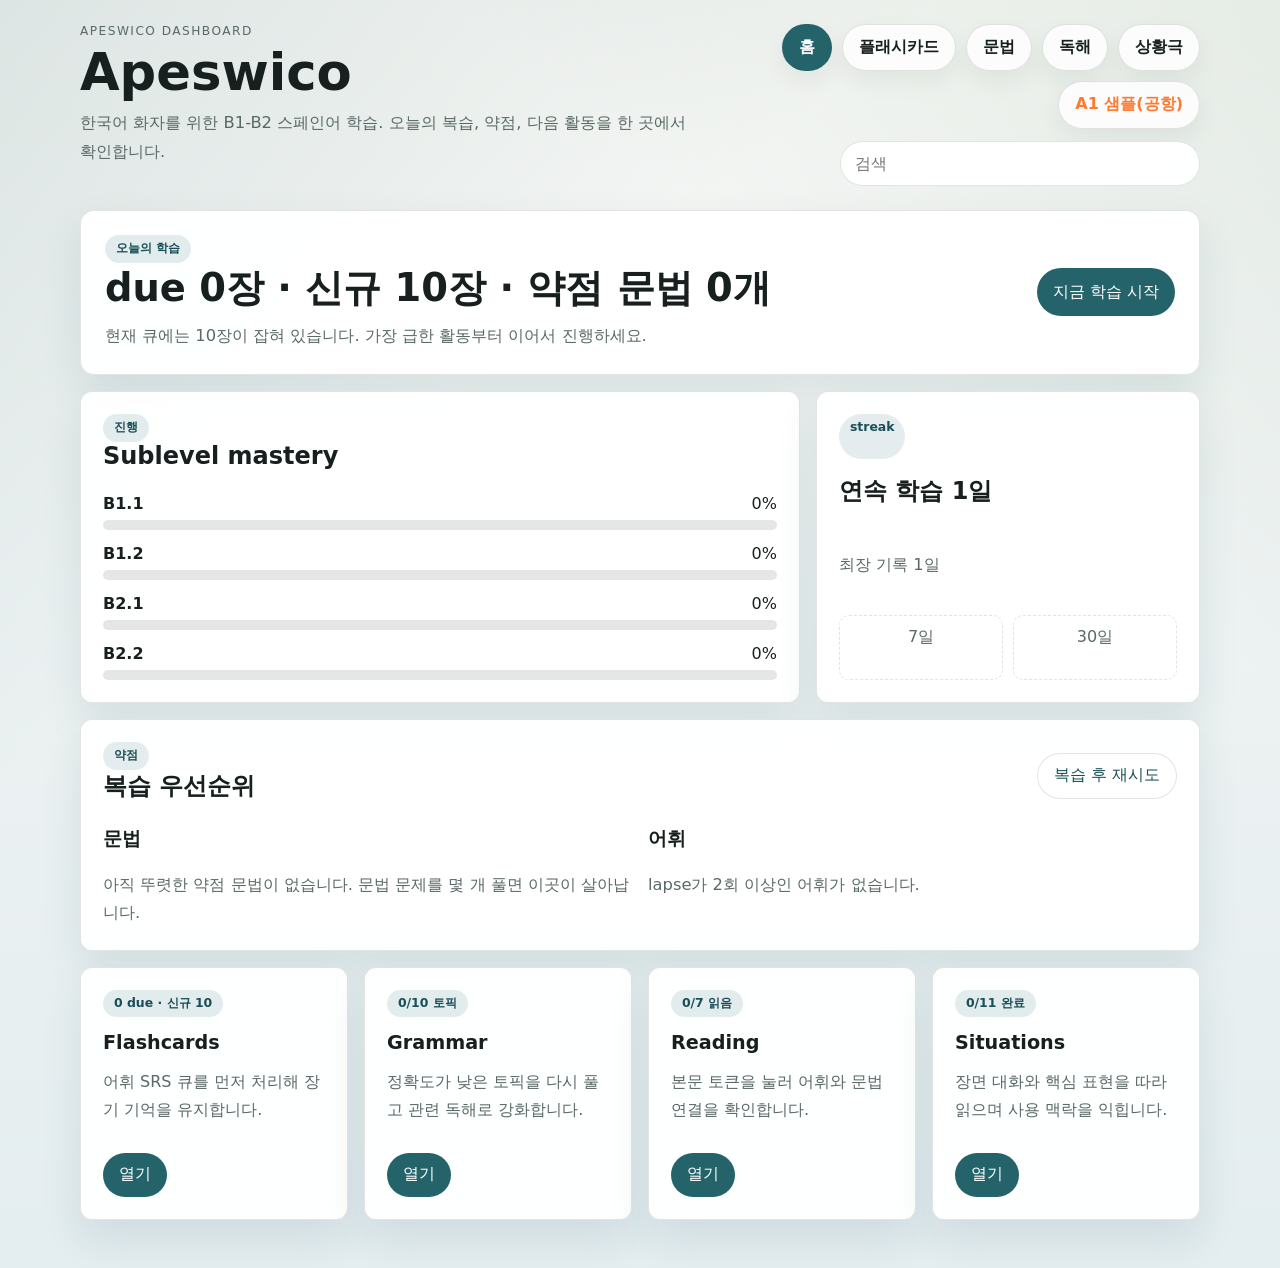
==== commit c5fb9e4d: "feat: add A1 airport transport sample interactive page and navigation" ====
--- a/index.html
+++ b/index.html
@@ -28,6 +28,7 @@
             <a href="grammar.html">문법</a>
             <a href="reading.html">독해</a>
             <a href="situations.html">상황극</a>
+            <a href="samples/a1-airport-transport/index.html" target="_blank" style="color: #ff7a30; font-weight: 600;">A1 샘플(공항)</a>
           </nav>
           <form class="global-search" role="search" data-global-search>
             <label class="sr-only" for="global-search-home">통합 검색</label>
--- a/css/style.css
+++ b/css/style.css
@@ -356,6 +356,83 @@
   font-size: 1.08rem;
 }
 
+.reading-hero {
+  margin: 0;
+  border-radius: 12px;
+  overflow: hidden;
+  background: var(--surface);
+  border: 1px solid var(--border);
+  box-shadow: var(--shadow);
+}
+
+.reading-hero__img {
+  display: block;
+  width: 100%;
+  height: auto;
+  aspect-ratio: 16 / 9;
+  object-fit: cover;
+}
+
+.story-timeline {
+  display: grid;
+  gap: 14px;
+}
+
+.story-timeline__lines {
+  display: grid;
+  gap: 12px;
+}
+
+.story-line {
+  display: grid;
+  gap: 6px;
+  padding: 14px 16px;
+  border: 1px solid var(--border);
+  border-radius: 12px;
+  background: var(--surface);
+  transition:
+    transform 0.12s ease,
+    border-color 0.12s ease,
+    background-color 0.12s ease;
+}
+
+.story-line:hover,
+.story-line:focus-visible {
+  transform: translateY(-1px);
+  border-color: var(--accent);
+  background: var(--surface-strong);
+  outline: none;
+}
+
+.story-line__stage {
+  font-size: 0.86rem;
+  color: var(--muted);
+}
+
+.story-line__es {
+  margin: 0;
+  font-size: 1.05rem;
+  line-height: 1.5;
+}
+
+.story-line__ko {
+  margin: 0;
+  color: var(--muted);
+  line-height: 1.6;
+}
+
+.story-line__tense {
+  align-self: start;
+}
+
+.story-line__highlight {
+  padding: 0 4px;
+  border-radius: 4px;
+  background: var(--accent-soft);
+  color: var(--accent-strong);
+  font-weight: 700;
+}
+
 .choice-row {
   display: flex;
   gap: 12px;
@@ -412,6 +489,13 @@
   font: inherit;
 }
 
+.token-button--highlight {
+  box-shadow:
+    inset 0 0 0 1px rgba(37, 99, 107, 0.18),
+    inset 0 -3px 0 var(--accent-soft);
+  font-weight: 700;
+}
+
 .flashcard-example {
   display: grid;
   gap: 8px;
